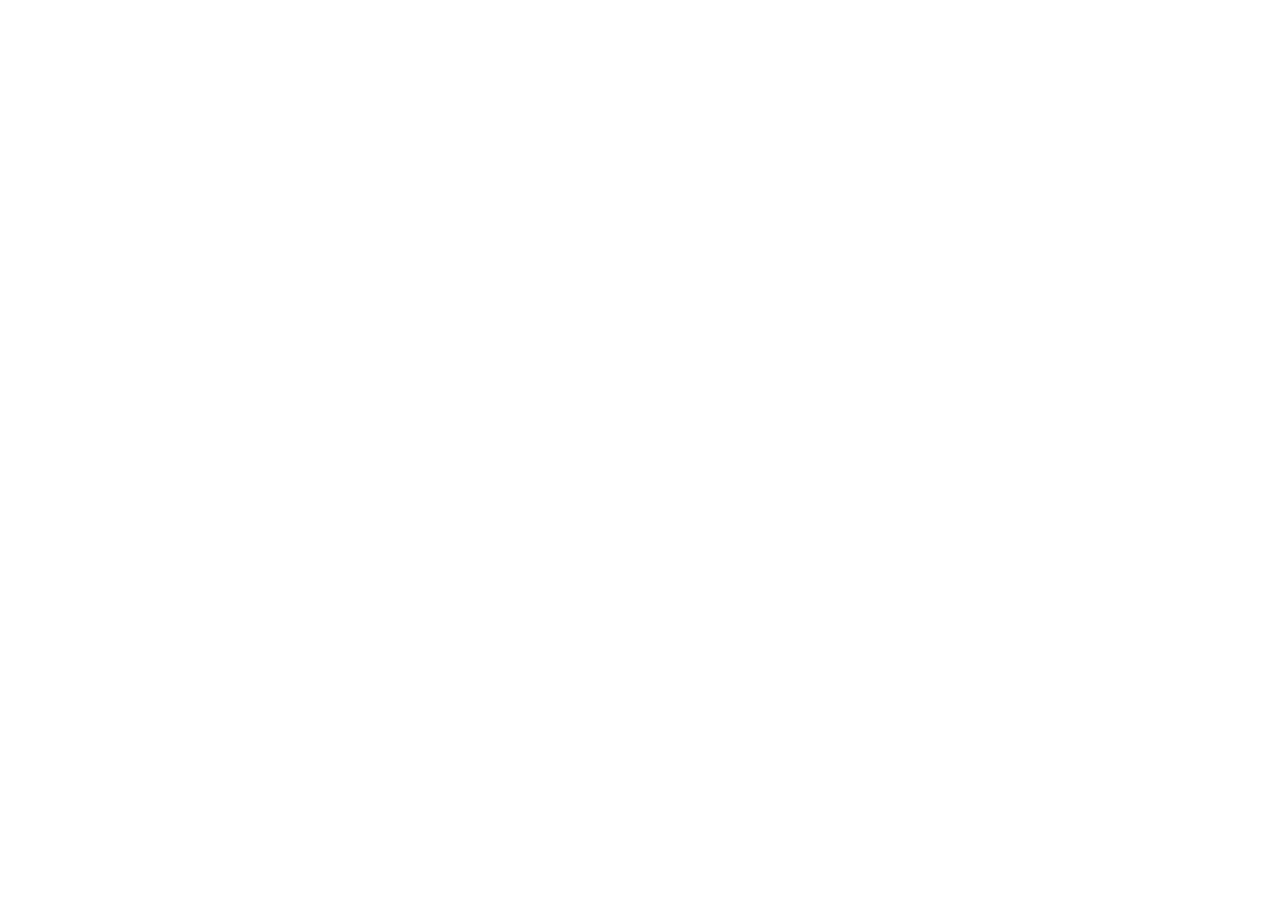
==== index.html @ ff43d6b6 "first commit" ====
<!DOCTYPE html>
<html lang="pt-br">
<head>
    <meta charset="UTF-8">
    <meta name="viewport" content="width=device-width, initial-scale=1.0">
    <title>Aula JS</title>
</head>
<body>
    
</body>
</html>
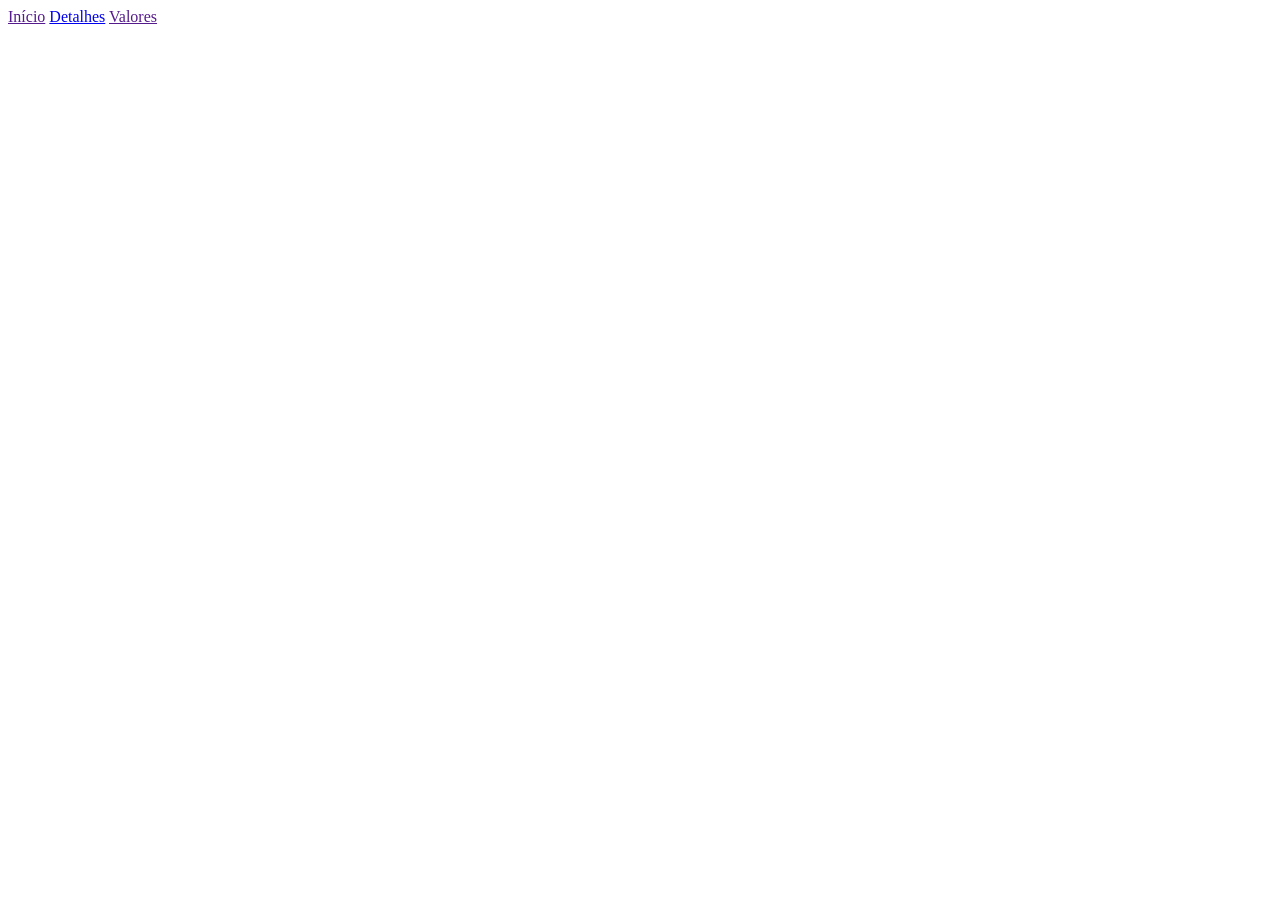
==== commit bfc89840: "criação do detalhes.html" ====
--- a/index.html
+++ b/index.html
@@ -3,9 +3,28 @@
 <head>
     <meta charset="UTF-8">
     <meta name="viewport" content="width=device-width, initial-scale=1.0">
-    <title>Aula JS</title>
+    <title>Frame</title>
+    <link rel="stylesheet" href="style.css">
 </head>
 <body>
-    
+    <header>
+        <nav>
+            <a href="">Início</a>
+            <a href="detalhes.html">Detalhes</a>
+            <a href="">Valores</a>
+        </nav>
+    </header>
+
+    <main>
+        <div>
+            
+        </div>
+    </main>
+
+    <footer>
+        <div>
+
+        </div>
+    </footer>
 </body>
 </html>
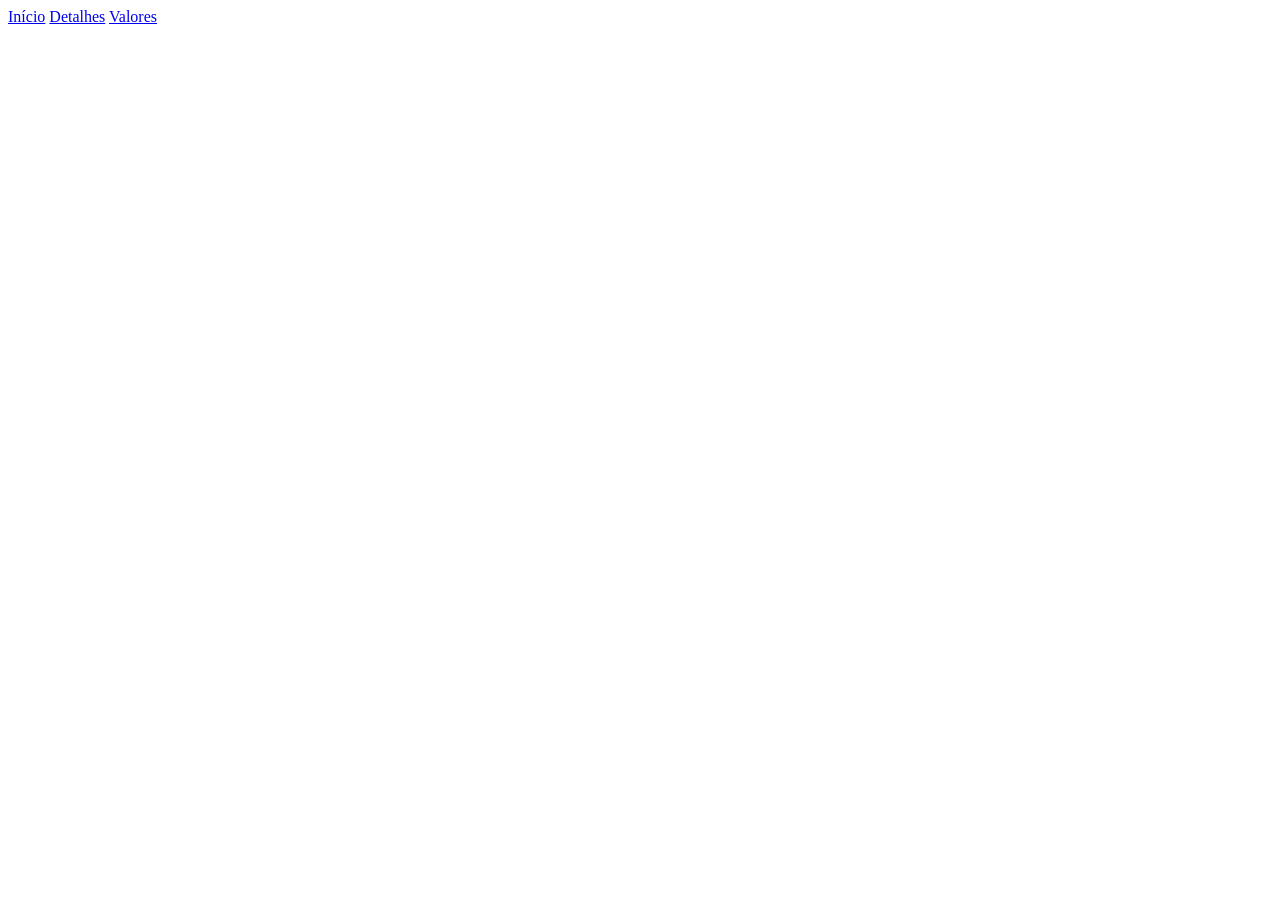
==== commit ef36bcbc: "alteração de nav" ====
--- a/index.html
+++ b/index.html
@@ -9,9 +9,9 @@
 <body>
     <header>
         <nav>
-            <a href="">Início</a>
+            <a href="index.html">Início</a>
             <a href="detalhes.html">Detalhes</a>
-            <a href="">Valores</a>
+            <a href="valores.html">Valores</a>
         </nav>
     </header>
 
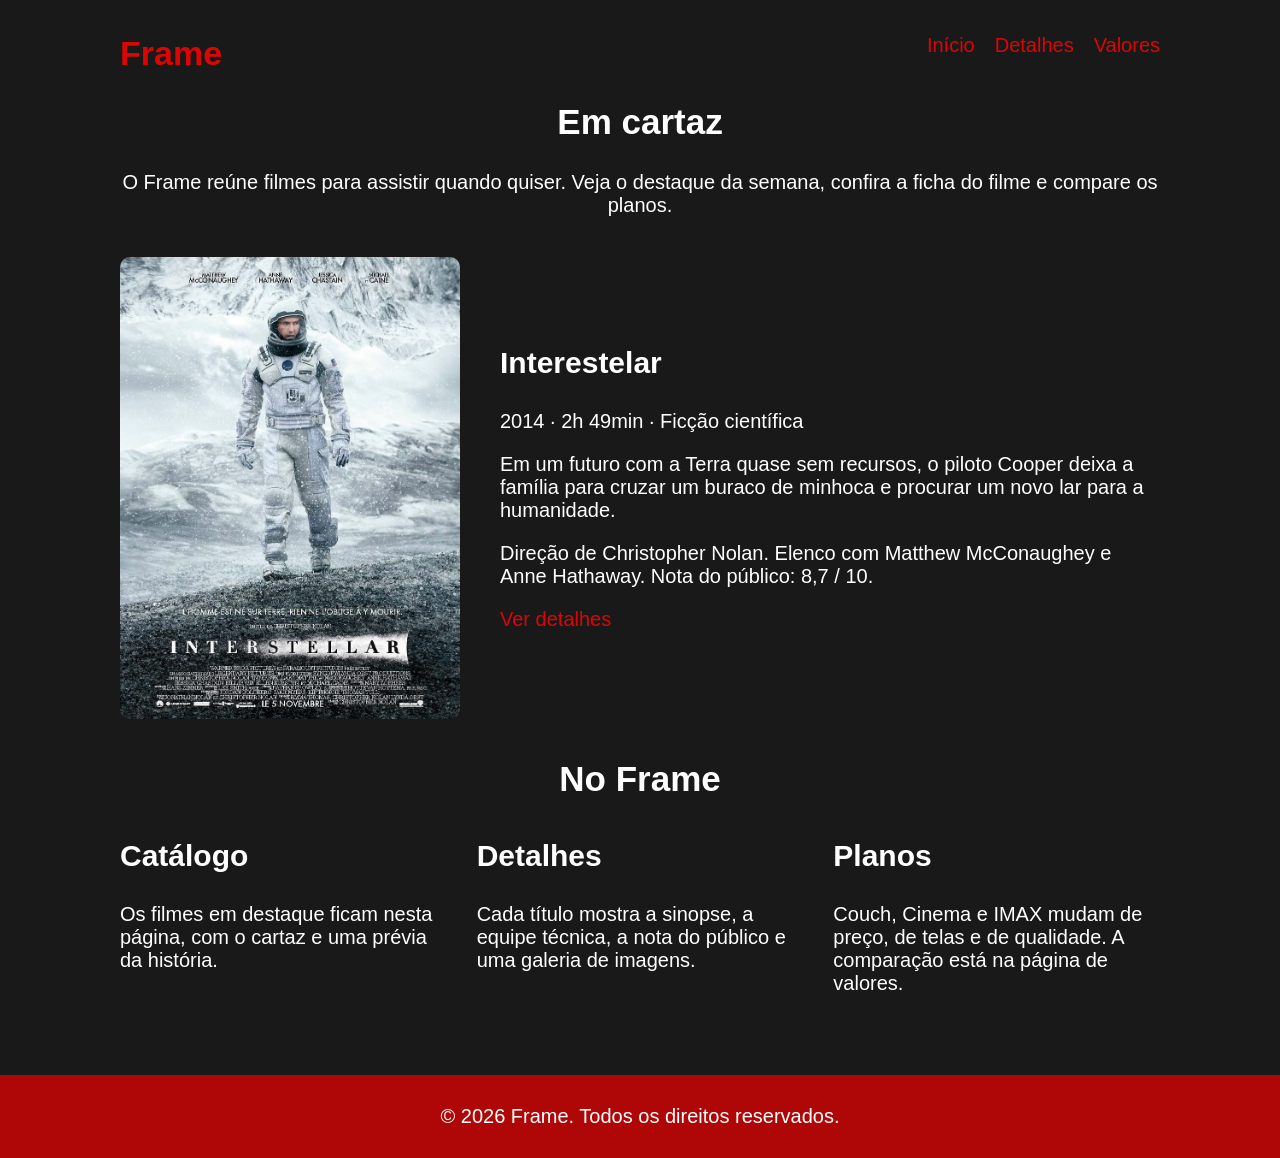
==== commit e54ab44c: "feat(index): Criar pagina principal do projeto" ====
--- a/index.html
+++ b/index.html
@@ -1,30 +1,54 @@
-<!DOCTYPE html>
-<html lang="pt-br">
-<head>
-    <meta charset="UTF-8">
-    <meta name="viewport" content="width=device-width, initial-scale=1.0">
-    <title>Frame</title>
-    <link rel="stylesheet" href="style.css">
-</head>
-<body>
-    <header>
-        <nav>
-            <a href="index.html">Início</a>
-            <a href="detalhes.html">Detalhes</a>
-            <a href="valores.html">Valores</a>
-        </nav>
-    </header>
-
-    <main>
-        <div>
-            
-        </div>
-    </main>
-
-    <footer>
-        <div>
-
-        </div>
-    </footer>
-</body>
-</html>+<!DOCTYPE html>
+<html lang="pt-br">
+<head>
+    <meta charset="UTF-8">
+    <meta name="viewport" content="width=device-width, initial-scale=1.0">
+    <title>Frame</title>
+    <link rel="stylesheet" href="style/style.css">
+</head>
+<body>
+    <header>
+        <nav>
+            <a href="index.html" id="frame-logo">Frame</a>
+            <a href="index.html">Início</a>
+            <a href="detalhes.html">Detalhes</a>
+            <a href="valores.html">Valores</a>
+        </nav>
+    </header>
+
+    <main>
+        <h2>Em cartaz</h2>
+        <p class="intro">O Frame reúne filmes para assistir quando quiser. Veja o destaque da semana, confira a ficha do filme e compare os planos.</p>
+        <div class="grade">
+            <img src="assets/interestelar.jpg" alt="Cartaz do filme Interestelar">
+            <div>
+                <h3>Interestelar</h3>
+                <p>2014 · 2h 49min · Ficção científica</p>
+                <p>Em um futuro com a Terra quase sem recursos, o piloto Cooper deixa a família para cruzar um buraco de minhoca e procurar um novo lar para a humanidade.</p>
+                <p>Direção de Christopher Nolan. Elenco com Matthew McConaughey e Anne Hathaway. Nota do público: 8,7 / 10.</p>
+                <a href="detalhes.html">Ver detalhes</a>
+            </div>
+        </div>
+
+        <h2>No Frame</h2>
+        <div class="grade-textos">
+            <div>
+                <h3>Catálogo</h3>
+                <p>Os filmes em destaque ficam nesta página, com o cartaz e uma prévia da história.</p>
+            </div>
+            <div>
+                <h3>Detalhes</h3>
+                <p>Cada título mostra a sinopse, a equipe técnica, a nota do público e uma galeria de imagens.</p>
+            </div>
+            <div>
+                <h3>Planos</h3>
+                <p>Couch, Cinema e IMAX mudam de preço, de telas e de qualidade. A comparação está na página de valores.</p>
+            </div>
+        </div>
+    </main>
+
+    <footer>
+        <p>&copy; 2026 Frame. Todos os direitos reservados.</p>
+    </footer>
+</body>
+</html>
--- a/style/style.css
+++ b/style/style.css
@@ -0,0 +1,89 @@
+nav {
+   display: flex;
+   justify-content: flex-end;
+   gap: 20px;
+   margin-right: 120px;
+   margin-top: 20px;
+}
+
+#frame-logo {
+   margin-right: auto;
+   margin-left: 120px;
+   font-size: 34px;
+   font-weight: bold;
+   color: #da0606;
+}
+
+a {
+   font-size: 20px;
+   color: #da0606;
+   text-decoration: none;
+   margin-top: 14px;
+}
+
+a:hover {
+   color: #ffffff;
+}
+
+body {
+   background-color: #1a1919;
+   margin: 0;
+   padding: 0;
+   font-family: Arial, Helvetica, sans-serif;
+}
+
+h2 {
+   color: white;
+   text-align: center;
+   font-size: 35px;
+   font-family: Arial, Helvetica, sans-serif;
+}
+
+h3 {
+   color: white;
+   font-size: 30px;
+   margin-top: 0;
+}
+
+p {
+   color: #ffffff;
+   font-size: 20px;
+}
+
+.intro {
+   text-align: center;
+   margin: 0 120px;
+}
+
+.grade {
+   display: grid;
+   grid-template-columns: 340px 1fr;
+   gap: 40px;
+   align-items: center;
+   margin: 40px 120px;
+}
+
+.grade img {
+   width: 100%;
+   border-radius: 10px;
+}
+
+.grade-textos {
+   display: grid;
+   grid-template-columns: 1fr 1fr 1fr;
+   gap: 30px;
+   margin: 40px 120px 60px;
+}
+
+footer {
+   background-color: #af0707;
+   padding: 30px 0;
+   margin-top: 20px;
+}
+
+footer p {
+   color: #ffffff;
+   margin: 0;
+   text-align: center;
+   font-size: 20px;
+}
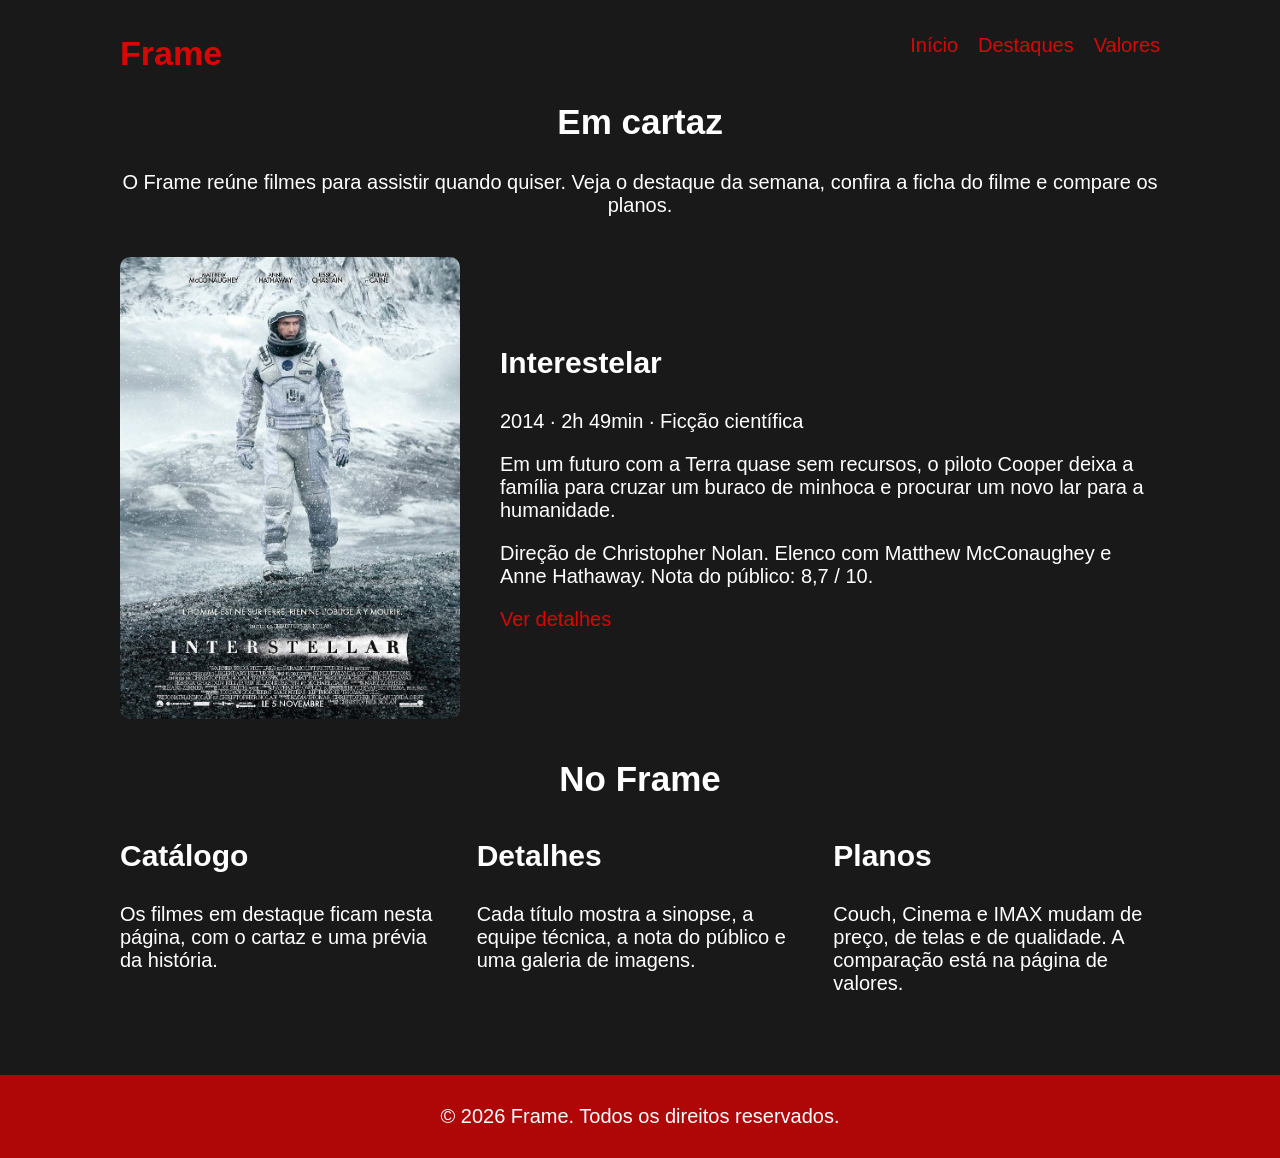
==== commit c0833772: "alteração de nav, de detalhes para destaques" ====
--- a/index.html
+++ b/index.html
@@ -11,7 +11,7 @@
         <nav>
             <a href="index.html" id="frame-logo">Frame</a>
             <a href="index.html">Início</a>
-            <a href="detalhes.html">Detalhes</a>
+            <a href="detalhes.html">Destaques</a>
             <a href="valores.html">Valores</a>
         </nav>
     </header>
